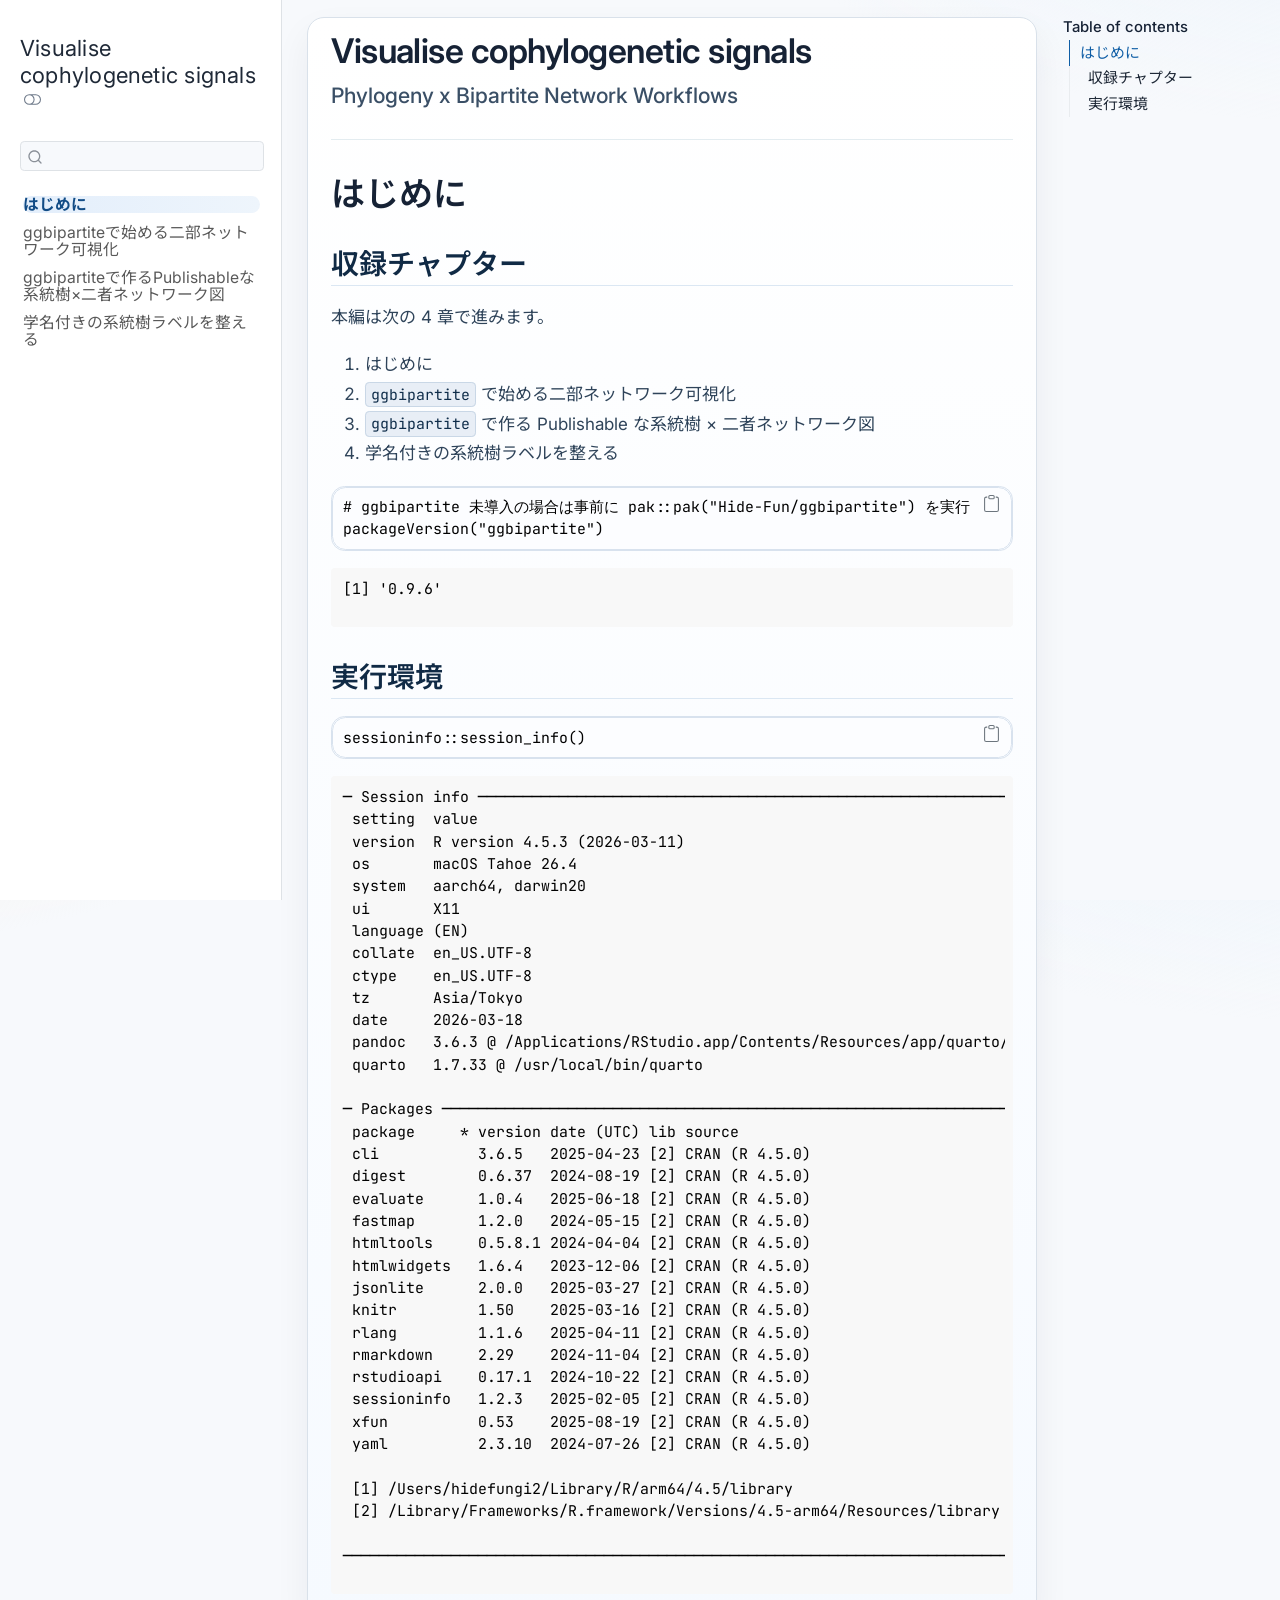
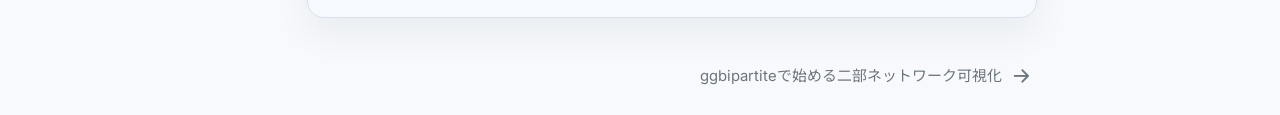
==== docs/index.html @ 7b4b9177 "Change outdir" ====
<!DOCTYPE html>
<html xmlns="http://www.w3.org/1999/xhtml" lang="en" xml:lang="en"><head>

<meta charset="utf-8">
<meta name="generator" content="quarto-1.7.33">

<meta name="viewport" content="width=device-width, initial-scale=1.0, user-scalable=yes">


<title>Visualise cophylogenetic signals</title>
<style>
code{white-space: pre-wrap;}
span.smallcaps{font-variant: small-caps;}
div.columns{display: flex; gap: min(4vw, 1.5em);}
div.column{flex: auto; overflow-x: auto;}
div.hanging-indent{margin-left: 1.5em; text-indent: -1.5em;}
ul.task-list{list-style: none;}
ul.task-list li input[type="checkbox"] {
  width: 0.8em;
  margin: 0 0.8em 0.2em -1em; /* quarto-specific, see https://github.com/quarto-dev/quarto-cli/issues/4556 */ 
  vertical-align: middle;
}
/* CSS for syntax highlighting */
html { -webkit-text-size-adjust: 100%; }
pre > code.sourceCode { white-space: pre; position: relative; }
pre > code.sourceCode > span { display: inline-block; line-height: 1.25; }
pre > code.sourceCode > span:empty { height: 1.2em; }
.sourceCode { overflow: visible; }
code.sourceCode > span { color: inherit; text-decoration: inherit; }
div.sourceCode { margin: 1em 0; }
pre.sourceCode { margin: 0; }
@media screen {
div.sourceCode { overflow: auto; }
}
@media print {
pre > code.sourceCode { white-space: pre-wrap; }
pre > code.sourceCode > span { text-indent: -5em; padding-left: 5em; }
}
pre.numberSource code
  { counter-reset: source-line 0; }
pre.numberSource code > span
  { position: relative; left: -4em; counter-increment: source-line; }
pre.numberSource code > span > a:first-child::before
  { content: counter(source-line);
    position: relative; left: -1em; text-align: right; vertical-align: baseline;
    border: none; display: inline-block;
    -webkit-touch-callout: none; -webkit-user-select: none;
    -khtml-user-select: none; -moz-user-select: none;
    -ms-user-select: none; user-select: none;
    padding: 0 4px; width: 4em;
  }
pre.numberSource { margin-left: 3em;  padding-left: 4px; }
div.sourceCode
  {   }
@media screen {
pre > code.sourceCode > span > a:first-child::before { text-decoration: underline; }
}
</style>


<script src="site_libs/quarto-nav/quarto-nav.js"></script>
<script src="site_libs/quarto-nav/headroom.min.js"></script>
<script src="site_libs/clipboard/clipboard.min.js"></script>
<script src="site_libs/quarto-search/autocomplete.umd.js"></script>
<script src="site_libs/quarto-search/fuse.min.js"></script>
<script src="site_libs/quarto-search/quarto-search.js"></script>
<meta name="quarto:offset" content="./">
<link href="./ggbipartite-visualization-ja.html" rel="next">
<script src="site_libs/quarto-html/quarto.js" type="module"></script>
<script src="site_libs/quarto-html/tabsets/tabsets.js" type="module"></script>
<script src="site_libs/quarto-html/popper.min.js"></script>
<script src="site_libs/quarto-html/tippy.umd.min.js"></script>
<script src="site_libs/quarto-html/anchor.min.js"></script>
<link href="site_libs/quarto-html/tippy.css" rel="stylesheet">
<link href="site_libs/quarto-html/tippy.css" rel="stylesheet" class="quarto-color-scheme-extra">
<script src="site_libs/bootstrap/bootstrap.min.js"></script>
<link href="site_libs/bootstrap/bootstrap-icons.css" rel="stylesheet">
<link href="site_libs/bootstrap/bootstrap-967c24d7cf5064cf55da2140aa233025.min.css" rel="stylesheet" append-hash="true" class="quarto-color-scheme" id="quarto-bootstrap" data-mode="light">
<link href="site_libs/bootstrap/bootstrap-dark-8b6e0847ec85533c9173a241ae0e1acf.min.css" rel="stylesheet" append-hash="true" class="quarto-color-scheme quarto-color-alternate" id="quarto-bootstrap" data-mode="dark">
<link href="site_libs/bootstrap/bootstrap-967c24d7cf5064cf55da2140aa233025.min.css" rel="stylesheet" append-hash="true" class="quarto-color-scheme-extra" id="quarto-bootstrap" data-mode="light">
<script id="quarto-search-options" type="application/json">{
  "location": "sidebar",
  "copy-button": false,
  "collapse-after": 3,
  "panel-placement": "start",
  "type": "textbox",
  "limit": 50,
  "keyboard-shortcut": [
    "f",
    "/",
    "s"
  ],
  "show-item-context": false,
  "language": {
    "search-no-results-text": "No results",
    "search-matching-documents-text": "matching documents",
    "search-copy-link-title": "Copy link to search",
    "search-hide-matches-text": "Hide additional matches",
    "search-more-match-text": "more match in this document",
    "search-more-matches-text": "more matches in this document",
    "search-clear-button-title": "Clear",
    "search-text-placeholder": "",
    "search-detached-cancel-button-title": "Cancel",
    "search-submit-button-title": "Submit",
    "search-label": "Search"
  }
}</script>
<style>html{ scroll-behavior: smooth; }</style>


</head>

<body class="nav-sidebar docked quarto-light"><script id="quarto-html-before-body" type="application/javascript">
    const toggleBodyColorMode = (bsSheetEl) => {
      const mode = bsSheetEl.getAttribute("data-mode");
      const bodyEl = window.document.querySelector("body");
      if (mode === "dark") {
        bodyEl.classList.add("quarto-dark");
        bodyEl.classList.remove("quarto-light");
      } else {
        bodyEl.classList.add("quarto-light");
        bodyEl.classList.remove("quarto-dark");
      }
    }
    const toggleBodyColorPrimary = () => {
      const bsSheetEl = window.document.querySelector("link#quarto-bootstrap:not([rel=disabled-stylesheet])");
      if (bsSheetEl) {
        toggleBodyColorMode(bsSheetEl);
      }
    }
    const setColorSchemeToggle = (alternate) => {
      const toggles = window.document.querySelectorAll('.quarto-color-scheme-toggle');
      for (let i=0; i < toggles.length; i++) {
        const toggle = toggles[i];
        if (toggle) {
          if (alternate) {
            toggle.classList.add("alternate");
          } else {
            toggle.classList.remove("alternate");
          }
        }
      }
    };
    const toggleColorMode = (alternate) => {
      // Switch the stylesheets
      const primaryStylesheets = window.document.querySelectorAll('link.quarto-color-scheme:not(.quarto-color-alternate)');
      const alternateStylesheets = window.document.querySelectorAll('link.quarto-color-scheme.quarto-color-alternate');
      manageTransitions('#quarto-margin-sidebar .nav-link', false);
      if (alternate) {
        // note: dark is layered on light, we don't disable primary!
        enableStylesheet(alternateStylesheets);
        for (const sheetNode of alternateStylesheets) {
          if (sheetNode.id === "quarto-bootstrap") {
            toggleBodyColorMode(sheetNode);
          }
        }
      } else {
        disableStylesheet(alternateStylesheets);
        enableStylesheet(primaryStylesheets)
        toggleBodyColorPrimary();
      }
      manageTransitions('#quarto-margin-sidebar .nav-link', true);
      // Switch the toggles
      setColorSchemeToggle(alternate)
      // Hack to workaround the fact that safari doesn't
      // properly recolor the scrollbar when toggling (#1455)
      if (navigator.userAgent.indexOf('Safari') > 0 && navigator.userAgent.indexOf('Chrome') == -1) {
        manageTransitions("body", false);
        window.scrollTo(0, 1);
        setTimeout(() => {
          window.scrollTo(0, 0);
          manageTransitions("body", true);
        }, 40);
      }
    }
    const disableStylesheet = (stylesheets) => {
      for (let i=0; i < stylesheets.length; i++) {
        const stylesheet = stylesheets[i];
        stylesheet.rel = 'disabled-stylesheet';
      }
    }
    const enableStylesheet = (stylesheets) => {
      for (let i=0; i < stylesheets.length; i++) {
        const stylesheet = stylesheets[i];
        if(stylesheet.rel !== 'stylesheet') { // for Chrome, which will still FOUC without this check
          stylesheet.rel = 'stylesheet';
        }
      }
    }
    const manageTransitions = (selector, allowTransitions) => {
      const els = window.document.querySelectorAll(selector);
      for (let i=0; i < els.length; i++) {
        const el = els[i];
        if (allowTransitions) {
          el.classList.remove('notransition');
        } else {
          el.classList.add('notransition');
        }
      }
    }
    const isFileUrl = () => {
      return window.location.protocol === 'file:';
    }
    const hasAlternateSentinel = () => {
      let styleSentinel = getColorSchemeSentinel();
      if (styleSentinel !== null) {
        return styleSentinel === "alternate";
      } else {
        return false;
      }
    }
    const setStyleSentinel = (alternate) => {
      const value = alternate ? "alternate" : "default";
      if (!isFileUrl()) {
        window.localStorage.setItem("quarto-color-scheme", value);
      } else {
        localAlternateSentinel = value;
      }
    }
    const getColorSchemeSentinel = () => {
      if (!isFileUrl()) {
        const storageValue = window.localStorage.getItem("quarto-color-scheme");
        return storageValue != null ? storageValue : localAlternateSentinel;
      } else {
        return localAlternateSentinel;
      }
    }
    const toggleGiscusIfUsed = (isAlternate, darkModeDefault) => {
      const baseTheme = document.querySelector('#giscus-base-theme')?.value ?? 'light';
      const alternateTheme = document.querySelector('#giscus-alt-theme')?.value ?? 'dark';
      let newTheme = '';
      if(authorPrefersDark) {
        newTheme = isAlternate ? baseTheme : alternateTheme;
      } else {
        newTheme = isAlternate ? alternateTheme : baseTheme;
      }
      const changeGiscusTheme = () => {
        // From: https://github.com/giscus/giscus/issues/336
        const sendMessage = (message) => {
          const iframe = document.querySelector('iframe.giscus-frame');
          if (!iframe) return;
          iframe.contentWindow.postMessage({ giscus: message }, 'https://giscus.app');
        }
        sendMessage({
          setConfig: {
            theme: newTheme
          }
        });
      }
      const isGiscussLoaded = window.document.querySelector('iframe.giscus-frame') !== null;
      if (isGiscussLoaded) {
        changeGiscusTheme();
      }
    };
    const authorPrefersDark = false;
    const queryPrefersDark = window.matchMedia('(prefers-color-scheme: dark)');
    const darkModeDefault = queryPrefersDark.matches;
      document.querySelector('link#quarto-text-highlighting-styles.quarto-color-scheme-extra').rel = 'disabled-stylesheet';
      document.querySelector('link#quarto-bootstrap.quarto-color-scheme-extra').rel = 'disabled-stylesheet';
    let localAlternateSentinel = darkModeDefault ? 'alternate' : 'default';
    // Dark / light mode switch
    window.quartoToggleColorScheme = () => {
      // Read the current dark / light value
      let toAlternate = !hasAlternateSentinel();
      toggleColorMode(toAlternate);
      setStyleSentinel(toAlternate);
      toggleGiscusIfUsed(toAlternate, darkModeDefault);
      window.dispatchEvent(new Event('resize'));
    };
    queryPrefersDark.addEventListener("change", e => {
      if(window.localStorage.getItem("quarto-color-scheme") !== null)
        return;
      const alternate = e.matches
      toggleColorMode(alternate);
      localAlternateSentinel = e.matches ? 'alternate' : 'default'; // this is used alongside local storage!
      toggleGiscusIfUsed(alternate, darkModeDefault);
    });
    // Switch to dark mode if need be
    if (hasAlternateSentinel()) {
      toggleColorMode(true);
    } else {
      toggleColorMode(false);
    }
  </script>

<div id="quarto-search-results"></div>
  <header id="quarto-header" class="headroom fixed-top">
  <nav class="quarto-secondary-nav">
    <div class="container-fluid d-flex">
      <button type="button" class="quarto-btn-toggle btn" data-bs-toggle="collapse" role="button" data-bs-target=".quarto-sidebar-collapse-item" aria-controls="quarto-sidebar" aria-expanded="false" aria-label="Toggle sidebar navigation" onclick="if (window.quartoToggleHeadroom) { window.quartoToggleHeadroom(); }">
        <i class="bi bi-layout-text-sidebar-reverse"></i>
      </button>
        <nav class="quarto-page-breadcrumbs" aria-label="breadcrumb"><ol class="breadcrumb"><li class="breadcrumb-item"><a href="./index.html">はじめに</a></li></ol></nav>
        <a class="flex-grow-1" role="navigation" data-bs-toggle="collapse" data-bs-target=".quarto-sidebar-collapse-item" aria-controls="quarto-sidebar" aria-expanded="false" aria-label="Toggle sidebar navigation" onclick="if (window.quartoToggleHeadroom) { window.quartoToggleHeadroom(); }">      
        </a>
      <button type="button" class="btn quarto-search-button" aria-label="Search" onclick="window.quartoOpenSearch();">
        <i class="bi bi-search"></i>
      </button>
    </div>
  </nav>
</header>
<!-- content -->
<div id="quarto-content" class="quarto-container page-columns page-rows-contents page-layout-article">
<!-- sidebar -->
  <nav id="quarto-sidebar" class="sidebar collapse collapse-horizontal quarto-sidebar-collapse-item sidebar-navigation docked overflow-auto">
    <div class="pt-lg-2 mt-2 text-left sidebar-header">
    <div class="sidebar-title mb-0 py-0">
      <a href="./">Visualise cophylogenetic signals</a> 
        <div class="sidebar-tools-main">
  <a href="" class="quarto-color-scheme-toggle quarto-navigation-tool  px-1" onclick="window.quartoToggleColorScheme(); return false;" title="Toggle dark mode"><i class="bi"></i></a>
</div>
    </div>
      </div>
        <div class="mt-2 flex-shrink-0 align-items-center">
        <div class="sidebar-search">
        <div id="quarto-search" class="" title="Search"></div>
        </div>
        </div>
    <div class="sidebar-menu-container"> 
    <ul class="list-unstyled mt-1">
        <li class="sidebar-item">
  <div class="sidebar-item-container"> 
  <a href="./index.html" class="sidebar-item-text sidebar-link active">
 <span class="menu-text">はじめに</span></a>
  </div>
</li>
        <li class="sidebar-item">
  <div class="sidebar-item-container"> 
  <a href="./ggbipartite-visualization-ja.html" class="sidebar-item-text sidebar-link"><span class="chapter-title">ggbipartiteで始める二部ネットワーク可視化</span></a>
  </div>
</li>
        <li class="sidebar-item">
  <div class="sidebar-item-container"> 
  <a href="./ggbipartite-publishable-ja.html" class="sidebar-item-text sidebar-link"><span class="chapter-title">ggbipartiteで作るPublishableな系統樹×二者ネットワーク図</span></a>
  </div>
</li>
        <li class="sidebar-item">
  <div class="sidebar-item-container"> 
  <a href="./ggbipartite-sciname-tree-ja.html" class="sidebar-item-text sidebar-link"><span class="chapter-title">学名付きの系統樹ラベルを整える</span></a>
  </div>
</li>
    </ul>
    </div>
</nav>
<div id="quarto-sidebar-glass" class="quarto-sidebar-collapse-item" data-bs-toggle="collapse" data-bs-target=".quarto-sidebar-collapse-item"></div>
<!-- margin-sidebar -->
    <div id="quarto-margin-sidebar" class="sidebar margin-sidebar">
        <nav id="TOC" role="doc-toc" class="toc-active">
    <h2 id="toc-title">Table of contents</h2>
   
  <ul>
  <li><a href="#はじめに" id="toc-はじめに" class="nav-link active" data-scroll-target="#はじめに">はじめに</a>
  <ul class="collapse">
  <li><a href="#収録チャプター" id="toc-収録チャプター" class="nav-link" data-scroll-target="#収録チャプター">収録チャプター</a></li>
  <li><a href="#実行環境" id="toc-実行環境" class="nav-link" data-scroll-target="#実行環境">実行環境</a></li>
  </ul></li>
  </ul>
</nav>
    </div>
<!-- main -->
<main class="content" id="quarto-document-content">


<header id="title-block-header" class="quarto-title-block default">
<div class="quarto-title">
<h1 class="title">Visualise cophylogenetic signals</h1>
<p class="subtitle lead">Phylogeny x Bipartite Network Workflows</p>
</div>



<div class="quarto-title-meta">

    
  
    
  </div>
  


</header>


<section id="はじめに" class="level1 unnumbered">
<h1 class="unnumbered">はじめに</h1>
<section id="収録チャプター" class="level2">
<h2 class="anchored" data-anchor-id="収録チャプター">収録チャプター</h2>
<p>本編は次の 4 章で進みます。</p>
<ol type="1">
<li>はじめに</li>
<li><code>ggbipartite</code> で始める二部ネットワーク可視化</li>
<li><code>ggbipartite</code> で作る Publishable な系統樹 × 二者ネットワーク図</li>
<li>学名付きの系統樹ラベルを整える</li>
</ol>
<div class="cell">
<div class="sourceCode cell-code" id="cb1"><pre class="sourceCode r code-with-copy"><code class="sourceCode r"><span id="cb1-1"><a href="#cb1-1" aria-hidden="true" tabindex="-1"></a><span class="co"># ggbipartite 未導入の場合は事前に pak::pak("Hide-Fun/ggbipartite") を実行</span></span>
<span id="cb1-2"><a href="#cb1-2" aria-hidden="true" tabindex="-1"></a><span class="fu">packageVersion</span>(<span class="st">"ggbipartite"</span>)</span></code><button title="Copy to Clipboard" class="code-copy-button"><i class="bi"></i></button></pre></div>
<div class="cell-output cell-output-stdout">
<pre><code>[1] '0.9.6'</code></pre>
</div>
</div>
</section>
<section id="実行環境" class="level2">
<h2 class="anchored" data-anchor-id="実行環境">実行環境</h2>
<div class="cell">
<div class="sourceCode cell-code" id="cb3"><pre class="sourceCode r code-with-copy"><code class="sourceCode r"><span id="cb3-1"><a href="#cb3-1" aria-hidden="true" tabindex="-1"></a>sessioninfo<span class="sc">::</span><span class="fu">session_info</span>()</span></code><button title="Copy to Clipboard" class="code-copy-button"><i class="bi"></i></button></pre></div>
<div class="cell-output cell-output-stdout">
<pre><code>─ Session info ───────────────────────────────────────────────────────────────
 setting  value
 version  R version 4.5.3 (2026-03-11)
 os       macOS Tahoe 26.4
 system   aarch64, darwin20
 ui       X11
 language (EN)
 collate  en_US.UTF-8
 ctype    en_US.UTF-8
 tz       Asia/Tokyo
 date     2026-03-18
 pandoc   3.6.3 @ /Applications/RStudio.app/Contents/Resources/app/quarto/bin/tools/aarch64/ (via rmarkdown)
 quarto   1.7.33 @ /usr/local/bin/quarto

─ Packages ───────────────────────────────────────────────────────────────────
 package     * version date (UTC) lib source
 cli           3.6.5   2025-04-23 [2] CRAN (R 4.5.0)
 digest        0.6.37  2024-08-19 [2] CRAN (R 4.5.0)
 evaluate      1.0.4   2025-06-18 [2] CRAN (R 4.5.0)
 fastmap       1.2.0   2024-05-15 [2] CRAN (R 4.5.0)
 htmltools     0.5.8.1 2024-04-04 [2] CRAN (R 4.5.0)
 htmlwidgets   1.6.4   2023-12-06 [2] CRAN (R 4.5.0)
 jsonlite      2.0.0   2025-03-27 [2] CRAN (R 4.5.0)
 knitr         1.50    2025-03-16 [2] CRAN (R 4.5.0)
 rlang         1.1.6   2025-04-11 [2] CRAN (R 4.5.0)
 rmarkdown     2.29    2024-11-04 [2] CRAN (R 4.5.0)
 rstudioapi    0.17.1  2024-10-22 [2] CRAN (R 4.5.0)
 sessioninfo   1.2.3   2025-02-05 [2] CRAN (R 4.5.0)
 xfun          0.53    2025-08-19 [2] CRAN (R 4.5.0)
 yaml          2.3.10  2024-07-26 [2] CRAN (R 4.5.0)

 [1] /Users/hidefungi2/Library/R/arm64/4.5/library
 [2] /Library/Frameworks/R.framework/Versions/4.5-arm64/Resources/library

──────────────────────────────────────────────────────────────────────────────</code></pre>
</div>
</div>


</section>
</section>

</main> <!-- /main -->
<script id="quarto-html-after-body" type="application/javascript">
  window.document.addEventListener("DOMContentLoaded", function (event) {
    // Ensure there is a toggle, if there isn't float one in the top right
    if (window.document.querySelector('.quarto-color-scheme-toggle') === null) {
      const a = window.document.createElement('a');
      a.classList.add('top-right');
      a.classList.add('quarto-color-scheme-toggle');
      a.href = "";
      a.onclick = function() { try { window.quartoToggleColorScheme(); } catch {} return false; };
      const i = window.document.createElement("i");
      i.classList.add('bi');
      a.appendChild(i);
      window.document.body.appendChild(a);
    }
    setColorSchemeToggle(hasAlternateSentinel())
    const icon = "";
    const anchorJS = new window.AnchorJS();
    anchorJS.options = {
      placement: 'right',
      icon: icon
    };
    anchorJS.add('.anchored');
    const isCodeAnnotation = (el) => {
      for (const clz of el.classList) {
        if (clz.startsWith('code-annotation-')) {                     
          return true;
        }
      }
      return false;
    }
    const onCopySuccess = function(e) {
      // button target
      const button = e.trigger;
      // don't keep focus
      button.blur();
      // flash "checked"
      button.classList.add('code-copy-button-checked');
      var currentTitle = button.getAttribute("title");
      button.setAttribute("title", "Copied!");
      let tooltip;
      if (window.bootstrap) {
        button.setAttribute("data-bs-toggle", "tooltip");
        button.setAttribute("data-bs-placement", "left");
        button.setAttribute("data-bs-title", "Copied!");
        tooltip = new bootstrap.Tooltip(button, 
          { trigger: "manual", 
            customClass: "code-copy-button-tooltip",
            offset: [0, -8]});
        tooltip.show();    
      }
      setTimeout(function() {
        if (tooltip) {
          tooltip.hide();
          button.removeAttribute("data-bs-title");
          button.removeAttribute("data-bs-toggle");
          button.removeAttribute("data-bs-placement");
        }
        button.setAttribute("title", currentTitle);
        button.classList.remove('code-copy-button-checked');
      }, 1000);
      // clear code selection
      e.clearSelection();
    }
    const getTextToCopy = function(trigger) {
        const codeEl = trigger.previousElementSibling.cloneNode(true);
        for (const childEl of codeEl.children) {
          if (isCodeAnnotation(childEl)) {
            childEl.remove();
          }
        }
        return codeEl.innerText;
    }
    const clipboard = new window.ClipboardJS('.code-copy-button:not([data-in-quarto-modal])', {
      text: getTextToCopy
    });
    clipboard.on('success', onCopySuccess);
    if (window.document.getElementById('quarto-embedded-source-code-modal')) {
      const clipboardModal = new window.ClipboardJS('.code-copy-button[data-in-quarto-modal]', {
        text: getTextToCopy,
        container: window.document.getElementById('quarto-embedded-source-code-modal')
      });
      clipboardModal.on('success', onCopySuccess);
    }
      var localhostRegex = new RegExp(/^(?:http|https):\/\/localhost\:?[0-9]*\//);
      var mailtoRegex = new RegExp(/^mailto:/);
        var filterRegex = new RegExp('/' + window.location.host + '/');
      var isInternal = (href) => {
          return filterRegex.test(href) || localhostRegex.test(href) || mailtoRegex.test(href);
      }
      // Inspect non-navigation links and adorn them if external
     var links = window.document.querySelectorAll('a[href]:not(.nav-link):not(.navbar-brand):not(.toc-action):not(.sidebar-link):not(.sidebar-item-toggle):not(.pagination-link):not(.no-external):not([aria-hidden]):not(.dropdown-item):not(.quarto-navigation-tool):not(.about-link)');
      for (var i=0; i<links.length; i++) {
        const link = links[i];
        if (!isInternal(link.href)) {
          // undo the damage that might have been done by quarto-nav.js in the case of
          // links that we want to consider external
          if (link.dataset.originalHref !== undefined) {
            link.href = link.dataset.originalHref;
          }
            // target, if specified
            link.setAttribute("target", "_blank");
            if (link.getAttribute("rel") === null) {
              link.setAttribute("rel", "noopener");
            }
        }
      }
    function tippyHover(el, contentFn, onTriggerFn, onUntriggerFn) {
      const config = {
        allowHTML: true,
        maxWidth: 500,
        delay: 100,
        arrow: false,
        appendTo: function(el) {
            return el.parentElement;
        },
        interactive: true,
        interactiveBorder: 10,
        theme: 'quarto',
        placement: 'bottom-start',
      };
      if (contentFn) {
        config.content = contentFn;
      }
      if (onTriggerFn) {
        config.onTrigger = onTriggerFn;
      }
      if (onUntriggerFn) {
        config.onUntrigger = onUntriggerFn;
      }
      window.tippy(el, config); 
    }
    const noterefs = window.document.querySelectorAll('a[role="doc-noteref"]');
    for (var i=0; i<noterefs.length; i++) {
      const ref = noterefs[i];
      tippyHover(ref, function() {
        // use id or data attribute instead here
        let href = ref.getAttribute('data-footnote-href') || ref.getAttribute('href');
        try { href = new URL(href).hash; } catch {}
        const id = href.replace(/^#\/?/, "");
        const note = window.document.getElementById(id);
        if (note) {
          return note.innerHTML;
        } else {
          return "";
        }
      });
    }
    const xrefs = window.document.querySelectorAll('a.quarto-xref');
    const processXRef = (id, note) => {
      // Strip column container classes
      const stripColumnClz = (el) => {
        el.classList.remove("page-full", "page-columns");
        if (el.children) {
          for (const child of el.children) {
            stripColumnClz(child);
          }
        }
      }
      stripColumnClz(note)
      if (id === null || id.startsWith('sec-')) {
        // Special case sections, only their first couple elements
        const container = document.createElement("div");
        if (note.children && note.children.length > 2) {
          container.appendChild(note.children[0].cloneNode(true));
          for (let i = 1; i < note.children.length; i++) {
            const child = note.children[i];
            if (child.tagName === "P" && child.innerText === "") {
              continue;
            } else {
              container.appendChild(child.cloneNode(true));
              break;
            }
          }
          if (window.Quarto?.typesetMath) {
            window.Quarto.typesetMath(container);
          }
          return container.innerHTML
        } else {
          if (window.Quarto?.typesetMath) {
            window.Quarto.typesetMath(note);
          }
          return note.innerHTML;
        }
      } else {
        // Remove any anchor links if they are present
        const anchorLink = note.querySelector('a.anchorjs-link');
        if (anchorLink) {
          anchorLink.remove();
        }
        if (window.Quarto?.typesetMath) {
          window.Quarto.typesetMath(note);
        }
        if (note.classList.contains("callout")) {
          return note.outerHTML;
        } else {
          return note.innerHTML;
        }
      }
    }
    for (var i=0; i<xrefs.length; i++) {
      const xref = xrefs[i];
      tippyHover(xref, undefined, function(instance) {
        instance.disable();
        let url = xref.getAttribute('href');
        let hash = undefined; 
        if (url.startsWith('#')) {
          hash = url;
        } else {
          try { hash = new URL(url).hash; } catch {}
        }
        if (hash) {
          const id = hash.replace(/^#\/?/, "");
          const note = window.document.getElementById(id);
          if (note !== null) {
            try {
              const html = processXRef(id, note.cloneNode(true));
              instance.setContent(html);
            } finally {
              instance.enable();
              instance.show();
            }
          } else {
            // See if we can fetch this
            fetch(url.split('#')[0])
            .then(res => res.text())
            .then(html => {
              const parser = new DOMParser();
              const htmlDoc = parser.parseFromString(html, "text/html");
              const note = htmlDoc.getElementById(id);
              if (note !== null) {
                const html = processXRef(id, note);
                instance.setContent(html);
              } 
            }).finally(() => {
              instance.enable();
              instance.show();
            });
          }
        } else {
          // See if we can fetch a full url (with no hash to target)
          // This is a special case and we should probably do some content thinning / targeting
          fetch(url)
          .then(res => res.text())
          .then(html => {
            const parser = new DOMParser();
            const htmlDoc = parser.parseFromString(html, "text/html");
            const note = htmlDoc.querySelector('main.content');
            if (note !== null) {
              // This should only happen for chapter cross references
              // (since there is no id in the URL)
              // remove the first header
              if (note.children.length > 0 && note.children[0].tagName === "HEADER") {
                note.children[0].remove();
              }
              const html = processXRef(null, note);
              instance.setContent(html);
            } 
          }).finally(() => {
            instance.enable();
            instance.show();
          });
        }
      }, function(instance) {
      });
    }
        let selectedAnnoteEl;
        const selectorForAnnotation = ( cell, annotation) => {
          let cellAttr = 'data-code-cell="' + cell + '"';
          let lineAttr = 'data-code-annotation="' +  annotation + '"';
          const selector = 'span[' + cellAttr + '][' + lineAttr + ']';
          return selector;
        }
        const selectCodeLines = (annoteEl) => {
          const doc = window.document;
          const targetCell = annoteEl.getAttribute("data-target-cell");
          const targetAnnotation = annoteEl.getAttribute("data-target-annotation");
          const annoteSpan = window.document.querySelector(selectorForAnnotation(targetCell, targetAnnotation));
          const lines = annoteSpan.getAttribute("data-code-lines").split(",");
          const lineIds = lines.map((line) => {
            return targetCell + "-" + line;
          })
          let top = null;
          let height = null;
          let parent = null;
          if (lineIds.length > 0) {
              //compute the position of the single el (top and bottom and make a div)
              const el = window.document.getElementById(lineIds[0]);
              top = el.offsetTop;
              height = el.offsetHeight;
              parent = el.parentElement.parentElement;
            if (lineIds.length > 1) {
              const lastEl = window.document.getElementById(lineIds[lineIds.length - 1]);
              const bottom = lastEl.offsetTop + lastEl.offsetHeight;
              height = bottom - top;
            }
            if (top !== null && height !== null && parent !== null) {
              // cook up a div (if necessary) and position it 
              let div = window.document.getElementById("code-annotation-line-highlight");
              if (div === null) {
                div = window.document.createElement("div");
                div.setAttribute("id", "code-annotation-line-highlight");
                div.style.position = 'absolute';
                parent.appendChild(div);
              }
              div.style.top = top - 2 + "px";
              div.style.height = height + 4 + "px";
              div.style.left = 0;
              let gutterDiv = window.document.getElementById("code-annotation-line-highlight-gutter");
              if (gutterDiv === null) {
                gutterDiv = window.document.createElement("div");
                gutterDiv.setAttribute("id", "code-annotation-line-highlight-gutter");
                gutterDiv.style.position = 'absolute';
                const codeCell = window.document.getElementById(targetCell);
                const gutter = codeCell.querySelector('.code-annotation-gutter');
                gutter.appendChild(gutterDiv);
              }
              gutterDiv.style.top = top - 2 + "px";
              gutterDiv.style.height = height + 4 + "px";
            }
            selectedAnnoteEl = annoteEl;
          }
        };
        const unselectCodeLines = () => {
          const elementsIds = ["code-annotation-line-highlight", "code-annotation-line-highlight-gutter"];
          elementsIds.forEach((elId) => {
            const div = window.document.getElementById(elId);
            if (div) {
              div.remove();
            }
          });
          selectedAnnoteEl = undefined;
        };
          // Handle positioning of the toggle
      window.addEventListener(
        "resize",
        throttle(() => {
          elRect = undefined;
          if (selectedAnnoteEl) {
            selectCodeLines(selectedAnnoteEl);
          }
        }, 10)
      );
      function throttle(fn, ms) {
      let throttle = false;
      let timer;
        return (...args) => {
          if(!throttle) { // first call gets through
              fn.apply(this, args);
              throttle = true;
          } else { // all the others get throttled
              if(timer) clearTimeout(timer); // cancel #2
              timer = setTimeout(() => {
                fn.apply(this, args);
                timer = throttle = false;
              }, ms);
          }
        };
      }
        // Attach click handler to the DT
        const annoteDls = window.document.querySelectorAll('dt[data-target-cell]');
        for (const annoteDlNode of annoteDls) {
          annoteDlNode.addEventListener('click', (event) => {
            const clickedEl = event.target;
            if (clickedEl !== selectedAnnoteEl) {
              unselectCodeLines();
              const activeEl = window.document.querySelector('dt[data-target-cell].code-annotation-active');
              if (activeEl) {
                activeEl.classList.remove('code-annotation-active');
              }
              selectCodeLines(clickedEl);
              clickedEl.classList.add('code-annotation-active');
            } else {
              // Unselect the line
              unselectCodeLines();
              clickedEl.classList.remove('code-annotation-active');
            }
          });
        }
    const findCites = (el) => {
      const parentEl = el.parentElement;
      if (parentEl) {
        const cites = parentEl.dataset.cites;
        if (cites) {
          return {
            el,
            cites: cites.split(' ')
          };
        } else {
          return findCites(el.parentElement)
        }
      } else {
        return undefined;
      }
    };
    var bibliorefs = window.document.querySelectorAll('a[role="doc-biblioref"]');
    for (var i=0; i<bibliorefs.length; i++) {
      const ref = bibliorefs[i];
      const citeInfo = findCites(ref);
      if (citeInfo) {
        tippyHover(citeInfo.el, function() {
          var popup = window.document.createElement('div');
          citeInfo.cites.forEach(function(cite) {
            var citeDiv = window.document.createElement('div');
            citeDiv.classList.add('hanging-indent');
            citeDiv.classList.add('csl-entry');
            var biblioDiv = window.document.getElementById('ref-' + cite);
            if (biblioDiv) {
              citeDiv.innerHTML = biblioDiv.innerHTML;
            }
            popup.appendChild(citeDiv);
          });
          return popup.innerHTML;
        });
      }
    }
  });
  </script>
<nav class="page-navigation">
  <div class="nav-page nav-page-previous">
  </div>
  <div class="nav-page nav-page-next">
      <a href="./ggbipartite-visualization-ja.html" class="pagination-link" aria-label="ggbipartiteで始める二部ネットワーク可視化">
        <span class="nav-page-text"><span class="chapter-title">ggbipartiteで始める二部ネットワーク可視化</span></span> <i class="bi bi-arrow-right-short"></i>
      </a>
  </div>
</nav>
</div> <!-- /content -->




<script src="site_libs/quarto-html/zenscroll-min.js"></script>
</body></html>
---- docs/site_libs/quarto-html/tippy.css ----
.tippy-box[data-animation=fade][data-state=hidden]{opacity:0}[data-tippy-root]{max-width:calc(100vw - 10px)}.tippy-box{position:relative;background-color:#333;color:#fff;border-radius:4px;font-size:14px;line-height:1.4;white-space:normal;outline:0;transition-property:transform,visibility,opacity}.tippy-box[data-placement^=top]>.tippy-arrow{bottom:0}.tippy-box[data-placement^=top]>.tippy-arrow:before{bottom:-7px;left:0;border-width:8px 8px 0;border-top-color:initial;transform-origin:center top}.tippy-box[data-placement^=bottom]>.tippy-arrow{top:0}.tippy-box[data-placement^=bottom]>.tippy-arrow:before{top:-7px;left:0;border-width:0 8px 8px;border-bottom-color:initial;transform-origin:center bottom}.tippy-box[data-placement^=left]>.tippy-arrow{right:0}.tippy-box[data-placement^=left]>.tippy-arrow:before{border-width:8px 0 8px 8px;border-left-color:initial;right:-7px;transform-origin:center left}.tippy-box[data-placement^=right]>.tippy-arrow{left:0}.tippy-box[data-placement^=right]>.tippy-arrow:before{left:-7px;border-width:8px 8px 8px 0;border-right-color:initial;transform-origin:center right}.tippy-box[data-inertia][data-state=visible]{transition-timing-function:cubic-bezier(.54,1.5,.38,1.11)}.tippy-arrow{width:16px;height:16px;color:#333}.tippy-arrow:before{content:"";position:absolute;border-color:transparent;border-style:solid}.tippy-content{position:relative;padding:5px 9px;z-index:1}
---- docs/site_libs/quarto-html/tippy.css ----
.tippy-box[data-animation=fade][data-state=hidden]{opacity:0}[data-tippy-root]{max-width:calc(100vw - 10px)}.tippy-box{position:relative;background-color:#333;color:#fff;border-radius:4px;font-size:14px;line-height:1.4;white-space:normal;outline:0;transition-property:transform,visibility,opacity}.tippy-box[data-placement^=top]>.tippy-arrow{bottom:0}.tippy-box[data-placement^=top]>.tippy-arrow:before{bottom:-7px;left:0;border-width:8px 8px 0;border-top-color:initial;transform-origin:center top}.tippy-box[data-placement^=bottom]>.tippy-arrow{top:0}.tippy-box[data-placement^=bottom]>.tippy-arrow:before{top:-7px;left:0;border-width:0 8px 8px;border-bottom-color:initial;transform-origin:center bottom}.tippy-box[data-placement^=left]>.tippy-arrow{right:0}.tippy-box[data-placement^=left]>.tippy-arrow:before{border-width:8px 0 8px 8px;border-left-color:initial;right:-7px;transform-origin:center left}.tippy-box[data-placement^=right]>.tippy-arrow{left:0}.tippy-box[data-placement^=right]>.tippy-arrow:before{left:-7px;border-width:8px 8px 8px 0;border-right-color:initial;transform-origin:center right}.tippy-box[data-inertia][data-state=visible]{transition-timing-function:cubic-bezier(.54,1.5,.38,1.11)}.tippy-arrow{width:16px;height:16px;color:#333}.tippy-arrow:before{content:"";position:absolute;border-color:transparent;border-style:solid}.tippy-content{position:relative;padding:5px 9px;z-index:1}
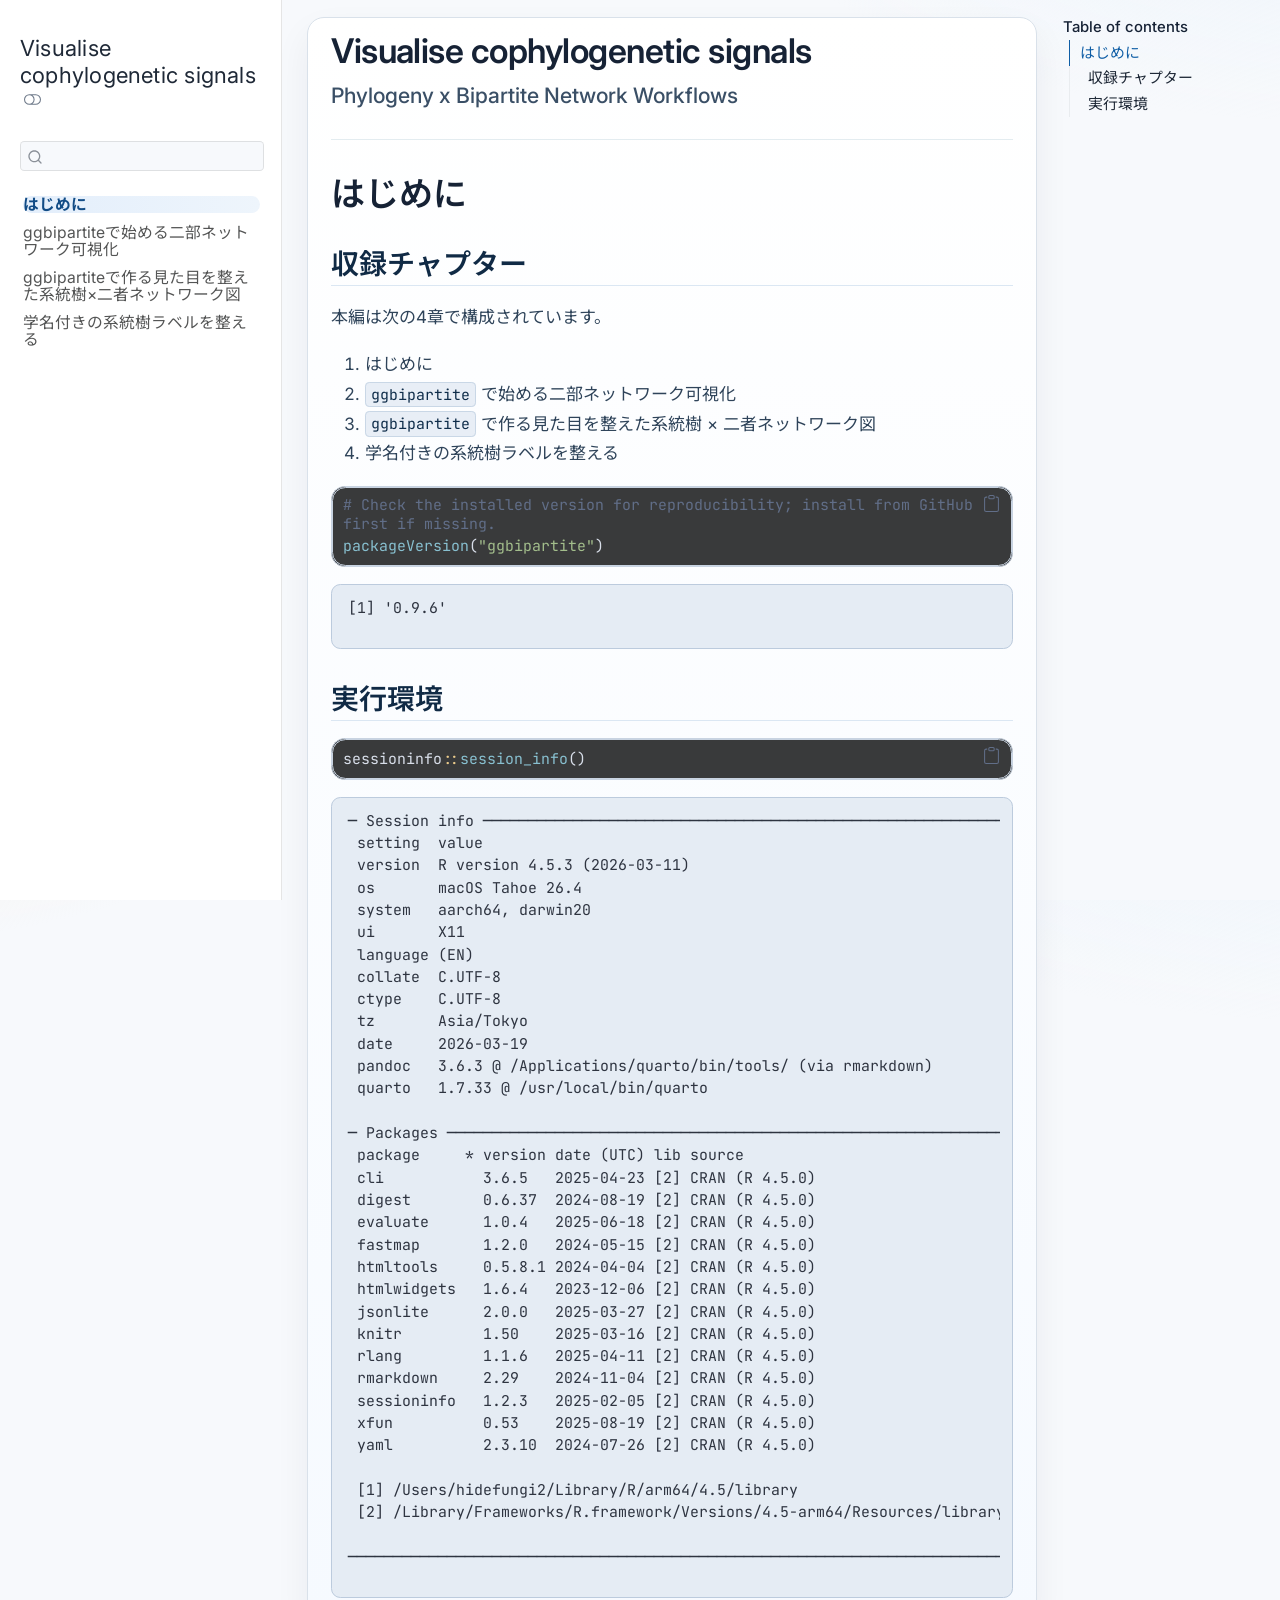
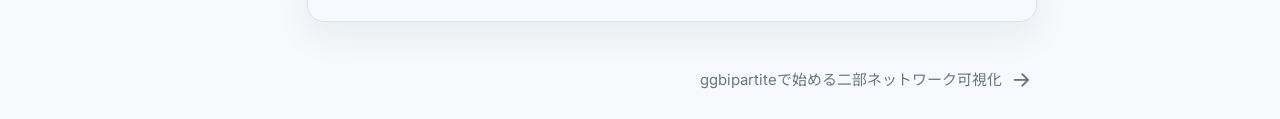
==== commit 9572a371: "Render doc" ====
--- a/docs/index.html
+++ b/docs/index.html
@@ -72,12 +72,14 @@
 <script src="site_libs/quarto-html/tippy.umd.min.js"></script>
 <script src="site_libs/quarto-html/anchor.min.js"></script>
 <link href="site_libs/quarto-html/tippy.css" rel="stylesheet">
-<link href="site_libs/quarto-html/tippy.css" rel="stylesheet" class="quarto-color-scheme-extra">
+<link href="site_libs/quarto-html/quarto-syntax-highlighting-92a838029aa3a6b8b14706539278285b.css" rel="stylesheet" class="quarto-color-scheme" id="quarto-text-highlighting-styles">
+<link href="site_libs/quarto-html/quarto-syntax-highlighting-dark-92a838029aa3a6b8b14706539278285b.css" rel="stylesheet" class="quarto-color-scheme quarto-color-alternate" id="quarto-text-highlighting-styles">
+<link href="site_libs/quarto-html/quarto-syntax-highlighting-92a838029aa3a6b8b14706539278285b.css" rel="stylesheet" class="quarto-color-scheme-extra" id="quarto-text-highlighting-styles">
 <script src="site_libs/bootstrap/bootstrap.min.js"></script>
 <link href="site_libs/bootstrap/bootstrap-icons.css" rel="stylesheet">
-<link href="site_libs/bootstrap/bootstrap-967c24d7cf5064cf55da2140aa233025.min.css" rel="stylesheet" append-hash="true" class="quarto-color-scheme" id="quarto-bootstrap" data-mode="light">
-<link href="site_libs/bootstrap/bootstrap-dark-8b6e0847ec85533c9173a241ae0e1acf.min.css" rel="stylesheet" append-hash="true" class="quarto-color-scheme quarto-color-alternate" id="quarto-bootstrap" data-mode="dark">
-<link href="site_libs/bootstrap/bootstrap-967c24d7cf5064cf55da2140aa233025.min.css" rel="stylesheet" append-hash="true" class="quarto-color-scheme-extra" id="quarto-bootstrap" data-mode="light">
+<link href="site_libs/bootstrap/bootstrap-5d61e5a1e67e19e7c0baf04de6e35955.min.css" rel="stylesheet" append-hash="true" class="quarto-color-scheme" id="quarto-bootstrap" data-mode="light">
+<link href="site_libs/bootstrap/bootstrap-dark-1d10a73cee7fe0584287850558c6d56c.min.css" rel="stylesheet" append-hash="true" class="quarto-color-scheme quarto-color-alternate" id="quarto-bootstrap" data-mode="dark">
+<link href="site_libs/bootstrap/bootstrap-5d61e5a1e67e19e7c0baf04de6e35955.min.css" rel="stylesheet" append-hash="true" class="quarto-color-scheme-extra" id="quarto-bootstrap" data-mode="light">
 <script id="quarto-search-options" type="application/json">{
   "location": "sidebar",
   "copy-button": false,
@@ -331,7 +333,7 @@
 </li>
         <li class="sidebar-item">
   <div class="sidebar-item-container"> 
-  <a href="./ggbipartite-publishable-ja.html" class="sidebar-item-text sidebar-link"><span class="chapter-title">ggbipartiteで作るPublishableな系統樹×二者ネットワーク図</span></a>
+  <a href="./ggbipartite-publishable-ja.html" class="sidebar-item-text sidebar-link"><span class="chapter-title">ggbipartiteで作る見た目を整えた系統樹×二者ネットワーク図</span></a>
   </div>
 </li>
         <li class="sidebar-item">
@@ -385,15 +387,15 @@
 <h1 class="unnumbered">はじめに</h1>
 <section id="収録チャプター" class="level2">
 <h2 class="anchored" data-anchor-id="収録チャプター">収録チャプター</h2>
-<p>本編は次の 4 章で進みます。</p>
+<p>本編は次の4章で構成されています。</p>
 <ol type="1">
 <li>はじめに</li>
 <li><code>ggbipartite</code> で始める二部ネットワーク可視化</li>
-<li><code>ggbipartite</code> で作る Publishable な系統樹 × 二者ネットワーク図</li>
+<li><code>ggbipartite</code> で作る見た目を整えた系統樹 × 二者ネットワーク図</li>
 <li>学名付きの系統樹ラベルを整える</li>
 </ol>
 <div class="cell">
-<div class="sourceCode cell-code" id="cb1"><pre class="sourceCode r code-with-copy"><code class="sourceCode r"><span id="cb1-1"><a href="#cb1-1" aria-hidden="true" tabindex="-1"></a><span class="co"># ggbipartite 未導入の場合は事前に pak::pak("Hide-Fun/ggbipartite") を実行</span></span>
+<div class="sourceCode cell-code" id="cb1"><pre class="sourceCode r code-with-copy"><code class="sourceCode r"><span id="cb1-1"><a href="#cb1-1" aria-hidden="true" tabindex="-1"></a><span class="co"># Check the installed version for reproducibility; install from GitHub first if missing.</span></span>
 <span id="cb1-2"><a href="#cb1-2" aria-hidden="true" tabindex="-1"></a><span class="fu">packageVersion</span>(<span class="st">"ggbipartite"</span>)</span></code><button title="Copy to Clipboard" class="code-copy-button"><i class="bi"></i></button></pre></div>
 <div class="cell-output cell-output-stdout">
 <pre><code>[1] '0.9.6'</code></pre>
@@ -412,11 +414,11 @@
  system   aarch64, darwin20
  ui       X11
  language (EN)
- collate  en_US.UTF-8
- ctype    en_US.UTF-8
+ collate  C.UTF-8
+ ctype    C.UTF-8
  tz       Asia/Tokyo
- date     2026-03-18
- pandoc   3.6.3 @ /Applications/RStudio.app/Contents/Resources/app/quarto/bin/tools/aarch64/ (via rmarkdown)
+ date     2026-03-19
+ pandoc   3.6.3 @ /Applications/quarto/bin/tools/ (via rmarkdown)
  quarto   1.7.33 @ /usr/local/bin/quarto
 
 ─ Packages ───────────────────────────────────────────────────────────────────
@@ -431,7 +433,6 @@
  knitr         1.50    2025-03-16 [2] CRAN (R 4.5.0)
  rlang         1.1.6   2025-04-11 [2] CRAN (R 4.5.0)
  rmarkdown     2.29    2024-11-04 [2] CRAN (R 4.5.0)
- rstudioapi    0.17.1  2024-10-22 [2] CRAN (R 4.5.0)
  sessioninfo   1.2.3   2025-02-05 [2] CRAN (R 4.5.0)
  xfun          0.53    2025-08-19 [2] CRAN (R 4.5.0)
  yaml          2.3.10  2024-07-26 [2] CRAN (R 4.5.0)
--- a/docs/site_libs/quarto-html/quarto-syntax-highlighting-92a838029aa3a6b8b14706539278285b.css
+++ b/docs/site_libs/quarto-html/quarto-syntax-highlighting-92a838029aa3a6b8b14706539278285b.css
@@ -0,0 +1,216 @@
+/* quarto syntax highlight colors */
+:root {
+  --quarto-hl-al-color: #bf616a;
+  --quarto-hl-an-color: #d08770;
+  --quarto-hl-at-color: #8fbcbb;
+  --quarto-hl-bn-color: #b48ead;
+  --quarto-hl-bu-color: #88c0d0;
+  --quarto-hl-ch-color: #ebcb8b;
+  --quarto-hl-co-color: #616e88;
+  --quarto-hl-cv-color: #e5e9f0;
+  --quarto-hl-cn-color: #eceff4;
+  --quarto-hl-cf-color: #81a1c1;
+  --quarto-hl-dt-color: #81a1c1;
+  --quarto-hl-dv-color: #b48ead;
+  --quarto-hl-do-color: #5e81ac;
+  --quarto-hl-er-color: #bf616a;
+  --quarto-hl-ex-color: #8fbcbb;
+  --quarto-hl-fl-color: #b48ead;
+  --quarto-hl-fu-color: #88c0d0;
+  --quarto-hl-im-color: #a3be8c;
+  --quarto-hl-in-color: #ebcb8b;
+  --quarto-hl-kw-color: #81a1c1;
+  --quarto-hl-op-color: #81a1c1;
+  --quarto-hl-pp-color: #5e81ac;
+  --quarto-hl-re-color: #88c0d0;
+  --quarto-hl-sc-color: #ebcb8b;
+  --quarto-hl-ss-color: #d08770;
+  --quarto-hl-st-color: #a3be8c;
+  --quarto-hl-va-color: #5e81ac;
+  --quarto-hl-vs-color: #a3be8c;
+  --quarto-hl-wa-color: #bf616a;
+}
+
+/* other quarto variables */
+:root {
+  --quarto-font-monospace: "JetBrains Mono", "SFMono-Regular", Menlo, Consolas, monospace;
+}
+
+/* syntax highlight based on Pandoc's rules */
+pre > code.sourceCode > span {
+  color: #d8dee9;
+}
+
+code.sourceCode > span {
+  color: #d8dee9;
+}
+
+div.sourceCode,
+div.sourceCode pre.sourceCode {
+  color: #d8dee9;
+}
+
+/* Normal */
+code span {
+  color: #d8dee9;
+}
+
+/* Alert */
+code span.al {
+  background-color: #3b4252;
+  font-weight: bold;
+  color: #bf616a;
+}
+
+/* Annotation */
+code span.an {
+  color: #d08770;
+}
+
+/* Attribute */
+code span.at {
+  color: #8fbcbb;
+}
+
+/* BaseN */
+code span.bn {
+  color: #b48ead;
+}
+
+/* BuiltIn */
+code span.bu {
+  font-style: italic;
+  color: #88c0d0;
+}
+
+/* ControlFlow */
+code span.cf {
+  font-weight: bold;
+  color: #81a1c1;
+}
+
+/* Char */
+code span.ch {
+  color: #ebcb8b;
+}
+
+/* Constant */
+code span.cn {
+  font-weight: bold;
+  color: #eceff4;
+}
+
+/* Comment */
+code span.co {
+  color: #616e88;
+}
+
+/* CommentVar */
+code span.cv {
+  color: #e5e9f0;
+}
+
+/* Documentation */
+code span.do {
+  color: #5e81ac;
+}
+
+/* DataType */
+code span.dt {
+  color: #81a1c1;
+}
+
+/* DecVal */
+code span.dv {
+  color: #b48ead;
+}
+
+/* Error */
+code span.er {
+  color: #bf616a;
+  text-decoration: underline;
+}
+
+/* Extension */
+code span.ex {
+  font-weight: bold;
+  color: #8fbcbb;
+}
+
+/* Float */
+code span.fl {
+  color: #b48ead;
+}
+
+/* Function */
+code span.fu {
+  color: #88c0d0;
+}
+
+/* Import */
+code span.im {
+  color: #a3be8c;
+}
+
+/* Information */
+code span.in {
+  color: #ebcb8b;
+}
+
+/* Keyword */
+code span.kw {
+  font-weight: bold;
+  color: #81a1c1;
+}
+
+/* Operator */
+code span.op {
+  color: #81a1c1;
+}
+
+/* Preprocessor */
+code span.pp {
+  color: #5e81ac;
+}
+
+/* RegionMarker */
+code span.re {
+  background-color: #3b4252;
+  color: #88c0d0;
+}
+
+/* SpecialChar */
+code span.sc {
+  color: #ebcb8b;
+}
+
+/* SpecialString */
+code span.ss {
+  color: #d08770;
+}
+
+/* String */
+code span.st {
+  color: #a3be8c;
+}
+
+/* Variable */
+code span.va {
+  color: #5e81ac;
+}
+
+/* VerbatimString */
+code span.vs {
+  color: #a3be8c;
+}
+
+/* Warning */
+code span.wa {
+  color: #bf616a;
+}
+
+.prevent-inlining {
+  content: "</";
+}
+
+/*# sourceMappingURL=e0fc57597d4c2604b5067db99c917906.css.map */
--- a/docs/site_libs/quarto-html/quarto-syntax-highlighting-dark-92a838029aa3a6b8b14706539278285b.css
+++ b/docs/site_libs/quarto-html/quarto-syntax-highlighting-dark-92a838029aa3a6b8b14706539278285b.css
@@ -0,0 +1,216 @@
+/* quarto syntax highlight colors */
+:root {
+  --quarto-hl-al-color: #bf616a;
+  --quarto-hl-an-color: #d08770;
+  --quarto-hl-at-color: #8fbcbb;
+  --quarto-hl-bn-color: #b48ead;
+  --quarto-hl-bu-color: #88c0d0;
+  --quarto-hl-ch-color: #ebcb8b;
+  --quarto-hl-co-color: #616e88;
+  --quarto-hl-cv-color: #e5e9f0;
+  --quarto-hl-cn-color: #eceff4;
+  --quarto-hl-cf-color: #81a1c1;
+  --quarto-hl-dt-color: #81a1c1;
+  --quarto-hl-dv-color: #b48ead;
+  --quarto-hl-do-color: #5e81ac;
+  --quarto-hl-er-color: #bf616a;
+  --quarto-hl-ex-color: #8fbcbb;
+  --quarto-hl-fl-color: #b48ead;
+  --quarto-hl-fu-color: #88c0d0;
+  --quarto-hl-im-color: #a3be8c;
+  --quarto-hl-in-color: #ebcb8b;
+  --quarto-hl-kw-color: #81a1c1;
+  --quarto-hl-op-color: #81a1c1;
+  --quarto-hl-pp-color: #5e81ac;
+  --quarto-hl-re-color: #88c0d0;
+  --quarto-hl-sc-color: #ebcb8b;
+  --quarto-hl-ss-color: #d08770;
+  --quarto-hl-st-color: #a3be8c;
+  --quarto-hl-va-color: #5e81ac;
+  --quarto-hl-vs-color: #a3be8c;
+  --quarto-hl-wa-color: #bf616a;
+}
+
+/* other quarto variables */
+:root {
+  --quarto-font-monospace: "JetBrains Mono", "SFMono-Regular", Menlo, Consolas, monospace;
+}
+
+/* syntax highlight based on Pandoc's rules */
+pre > code.sourceCode > span {
+  color: #d8dee9;
+}
+
+code.sourceCode > span {
+  color: #d8dee9;
+}
+
+div.sourceCode,
+div.sourceCode pre.sourceCode {
+  color: #d8dee9;
+}
+
+/* Normal */
+code span {
+  color: #d8dee9;
+}
+
+/* Alert */
+code span.al {
+  background-color: #3b4252;
+  font-weight: bold;
+  color: #bf616a;
+}
+
+/* Annotation */
+code span.an {
+  color: #d08770;
+}
+
+/* Attribute */
+code span.at {
+  color: #8fbcbb;
+}
+
+/* BaseN */
+code span.bn {
+  color: #b48ead;
+}
+
+/* BuiltIn */
+code span.bu {
+  font-style: italic;
+  color: #88c0d0;
+}
+
+/* ControlFlow */
+code span.cf {
+  font-weight: bold;
+  color: #81a1c1;
+}
+
+/* Char */
+code span.ch {
+  color: #ebcb8b;
+}
+
+/* Constant */
+code span.cn {
+  font-weight: bold;
+  color: #eceff4;
+}
+
+/* Comment */
+code span.co {
+  color: #616e88;
+}
+
+/* CommentVar */
+code span.cv {
+  color: #e5e9f0;
+}
+
+/* Documentation */
+code span.do {
+  color: #5e81ac;
+}
+
+/* DataType */
+code span.dt {
+  color: #81a1c1;
+}
+
+/* DecVal */
+code span.dv {
+  color: #b48ead;
+}
+
+/* Error */
+code span.er {
+  color: #bf616a;
+  text-decoration: underline;
+}
+
+/* Extension */
+code span.ex {
+  font-weight: bold;
+  color: #8fbcbb;
+}
+
+/* Float */
+code span.fl {
+  color: #b48ead;
+}
+
+/* Function */
+code span.fu {
+  color: #88c0d0;
+}
+
+/* Import */
+code span.im {
+  color: #a3be8c;
+}
+
+/* Information */
+code span.in {
+  color: #ebcb8b;
+}
+
+/* Keyword */
+code span.kw {
+  font-weight: bold;
+  color: #81a1c1;
+}
+
+/* Operator */
+code span.op {
+  color: #81a1c1;
+}
+
+/* Preprocessor */
+code span.pp {
+  color: #5e81ac;
+}
+
+/* RegionMarker */
+code span.re {
+  background-color: #3b4252;
+  color: #88c0d0;
+}
+
+/* SpecialChar */
+code span.sc {
+  color: #ebcb8b;
+}
+
+/* SpecialString */
+code span.ss {
+  color: #d08770;
+}
+
+/* String */
+code span.st {
+  color: #a3be8c;
+}
+
+/* Variable */
+code span.va {
+  color: #5e81ac;
+}
+
+/* VerbatimString */
+code span.vs {
+  color: #a3be8c;
+}
+
+/* Warning */
+code span.wa {
+  color: #bf616a;
+}
+
+.prevent-inlining {
+  content: "</";
+}
+
+/*# sourceMappingURL=e0fc57597d4c2604b5067db99c917906.css.map */
--- a/docs/site_libs/quarto-html/quarto-syntax-highlighting-92a838029aa3a6b8b14706539278285b.css
+++ b/docs/site_libs/quarto-html/quarto-syntax-highlighting-92a838029aa3a6b8b14706539278285b.css
@@ -0,0 +1,216 @@
+/* quarto syntax highlight colors */
+:root {
+  --quarto-hl-al-color: #bf616a;
+  --quarto-hl-an-color: #d08770;
+  --quarto-hl-at-color: #8fbcbb;
+  --quarto-hl-bn-color: #b48ead;
+  --quarto-hl-bu-color: #88c0d0;
+  --quarto-hl-ch-color: #ebcb8b;
+  --quarto-hl-co-color: #616e88;
+  --quarto-hl-cv-color: #e5e9f0;
+  --quarto-hl-cn-color: #eceff4;
+  --quarto-hl-cf-color: #81a1c1;
+  --quarto-hl-dt-color: #81a1c1;
+  --quarto-hl-dv-color: #b48ead;
+  --quarto-hl-do-color: #5e81ac;
+  --quarto-hl-er-color: #bf616a;
+  --quarto-hl-ex-color: #8fbcbb;
+  --quarto-hl-fl-color: #b48ead;
+  --quarto-hl-fu-color: #88c0d0;
+  --quarto-hl-im-color: #a3be8c;
+  --quarto-hl-in-color: #ebcb8b;
+  --quarto-hl-kw-color: #81a1c1;
+  --quarto-hl-op-color: #81a1c1;
+  --quarto-hl-pp-color: #5e81ac;
+  --quarto-hl-re-color: #88c0d0;
+  --quarto-hl-sc-color: #ebcb8b;
+  --quarto-hl-ss-color: #d08770;
+  --quarto-hl-st-color: #a3be8c;
+  --quarto-hl-va-color: #5e81ac;
+  --quarto-hl-vs-color: #a3be8c;
+  --quarto-hl-wa-color: #bf616a;
+}
+
+/* other quarto variables */
+:root {
+  --quarto-font-monospace: "JetBrains Mono", "SFMono-Regular", Menlo, Consolas, monospace;
+}
+
+/* syntax highlight based on Pandoc's rules */
+pre > code.sourceCode > span {
+  color: #d8dee9;
+}
+
+code.sourceCode > span {
+  color: #d8dee9;
+}
+
+div.sourceCode,
+div.sourceCode pre.sourceCode {
+  color: #d8dee9;
+}
+
+/* Normal */
+code span {
+  color: #d8dee9;
+}
+
+/* Alert */
+code span.al {
+  background-color: #3b4252;
+  font-weight: bold;
+  color: #bf616a;
+}
+
+/* Annotation */
+code span.an {
+  color: #d08770;
+}
+
+/* Attribute */
+code span.at {
+  color: #8fbcbb;
+}
+
+/* BaseN */
+code span.bn {
+  color: #b48ead;
+}
+
+/* BuiltIn */
+code span.bu {
+  font-style: italic;
+  color: #88c0d0;
+}
+
+/* ControlFlow */
+code span.cf {
+  font-weight: bold;
+  color: #81a1c1;
+}
+
+/* Char */
+code span.ch {
+  color: #ebcb8b;
+}
+
+/* Constant */
+code span.cn {
+  font-weight: bold;
+  color: #eceff4;
+}
+
+/* Comment */
+code span.co {
+  color: #616e88;
+}
+
+/* CommentVar */
+code span.cv {
+  color: #e5e9f0;
+}
+
+/* Documentation */
+code span.do {
+  color: #5e81ac;
+}
+
+/* DataType */
+code span.dt {
+  color: #81a1c1;
+}
+
+/* DecVal */
+code span.dv {
+  color: #b48ead;
+}
+
+/* Error */
+code span.er {
+  color: #bf616a;
+  text-decoration: underline;
+}
+
+/* Extension */
+code span.ex {
+  font-weight: bold;
+  color: #8fbcbb;
+}
+
+/* Float */
+code span.fl {
+  color: #b48ead;
+}
+
+/* Function */
+code span.fu {
+  color: #88c0d0;
+}
+
+/* Import */
+code span.im {
+  color: #a3be8c;
+}
+
+/* Information */
+code span.in {
+  color: #ebcb8b;
+}
+
+/* Keyword */
+code span.kw {
+  font-weight: bold;
+  color: #81a1c1;
+}
+
+/* Operator */
+code span.op {
+  color: #81a1c1;
+}
+
+/* Preprocessor */
+code span.pp {
+  color: #5e81ac;
+}
+
+/* RegionMarker */
+code span.re {
+  background-color: #3b4252;
+  color: #88c0d0;
+}
+
+/* SpecialChar */
+code span.sc {
+  color: #ebcb8b;
+}
+
+/* SpecialString */
+code span.ss {
+  color: #d08770;
+}
+
+/* String */
+code span.st {
+  color: #a3be8c;
+}
+
+/* Variable */
+code span.va {
+  color: #5e81ac;
+}
+
+/* VerbatimString */
+code span.vs {
+  color: #a3be8c;
+}
+
+/* Warning */
+code span.wa {
+  color: #bf616a;
+}
+
+.prevent-inlining {
+  content: "</";
+}
+
+/*# sourceMappingURL=e0fc57597d4c2604b5067db99c917906.css.map */
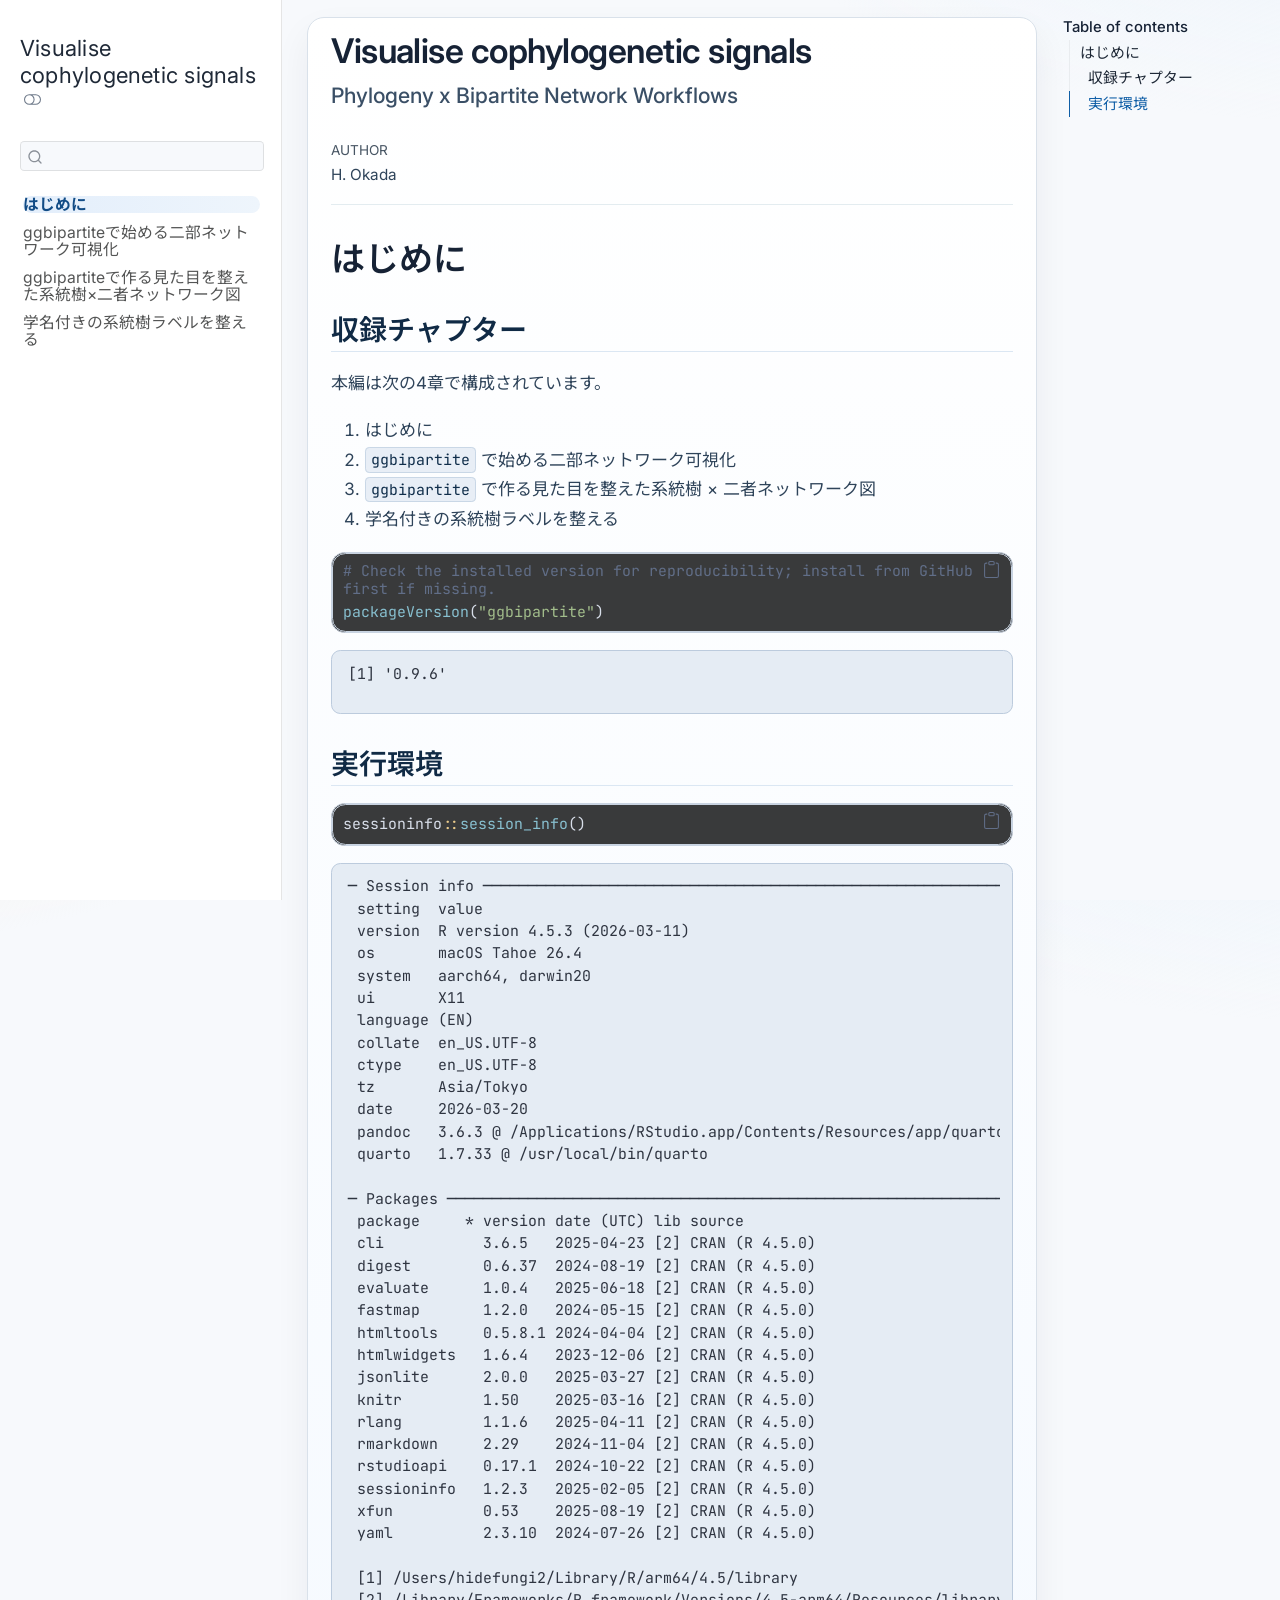
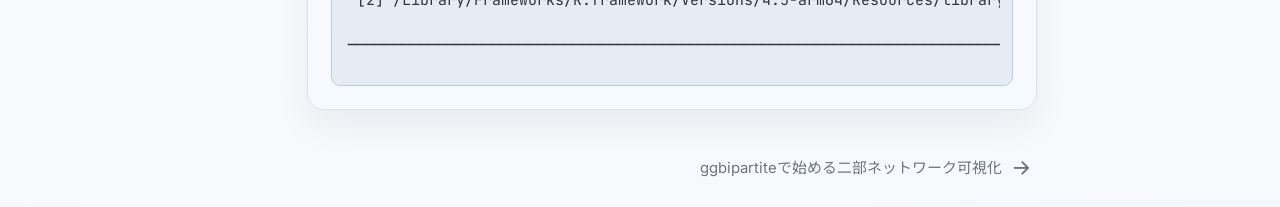
==== commit 3c43c2db: "Update" ====
--- a/docs/index.html
+++ b/docs/index.html
@@ -6,6 +6,7 @@
 
 <meta name="viewport" content="width=device-width, initial-scale=1.0, user-scalable=yes">
 
+<meta name="author" content="H. Okada">
 
 <title>Visualise cophylogenetic signals</title>
 <style>
@@ -373,6 +374,12 @@
 
 <div class="quarto-title-meta">
 
+    <div>
+    <div class="quarto-title-meta-heading">Author</div>
+    <div class="quarto-title-meta-contents">
+             <p>H. Okada </p>
+          </div>
+  </div>
     
   
     
@@ -414,11 +421,11 @@
  system   aarch64, darwin20
  ui       X11
  language (EN)
- collate  C.UTF-8
- ctype    C.UTF-8
+ collate  en_US.UTF-8
+ ctype    en_US.UTF-8
  tz       Asia/Tokyo
- date     2026-03-19
- pandoc   3.6.3 @ /Applications/quarto/bin/tools/ (via rmarkdown)
+ date     2026-03-20
+ pandoc   3.6.3 @ /Applications/RStudio.app/Contents/Resources/app/quarto/bin/tools/aarch64/ (via rmarkdown)
  quarto   1.7.33 @ /usr/local/bin/quarto
 
 ─ Packages ───────────────────────────────────────────────────────────────────
@@ -433,6 +440,7 @@
  knitr         1.50    2025-03-16 [2] CRAN (R 4.5.0)
  rlang         1.1.6   2025-04-11 [2] CRAN (R 4.5.0)
  rmarkdown     2.29    2024-11-04 [2] CRAN (R 4.5.0)
+ rstudioapi    0.17.1  2024-10-22 [2] CRAN (R 4.5.0)
  sessioninfo   1.2.3   2025-02-05 [2] CRAN (R 4.5.0)
  xfun          0.53    2025-08-19 [2] CRAN (R 4.5.0)
  yaml          2.3.10  2024-07-26 [2] CRAN (R 4.5.0)
